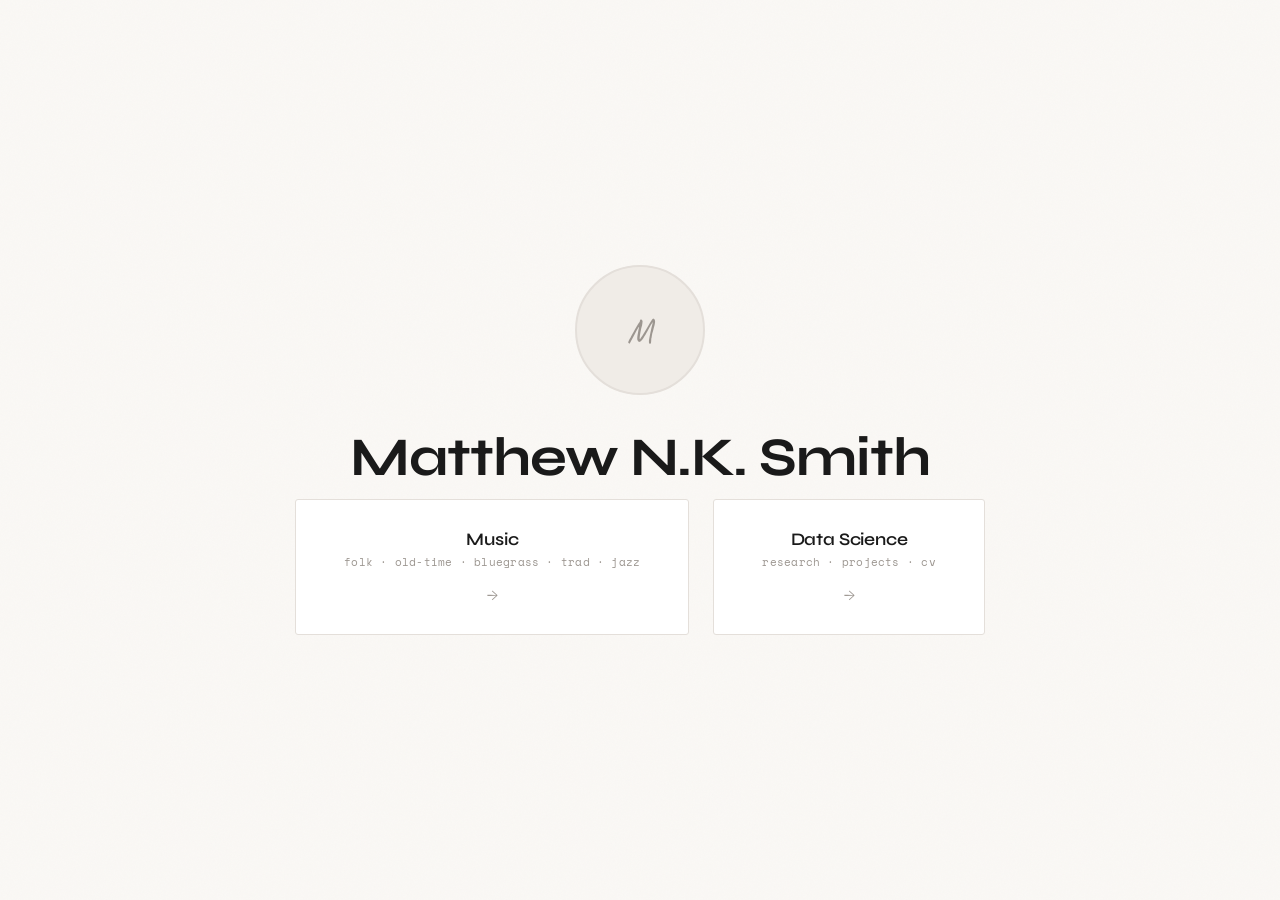
==== index.html @ ea9072cd "Initial scaffold: landing, music wing, data science wing Three-page static site matching the mockup " ====
<!DOCTYPE html>
<html lang="en">
<head>
<meta charset="UTF-8">
<meta name="viewport" content="width=device-width, initial-scale=1.0">
<title>Matthew N.K. Smith</title>
<meta name="description" content="Matthew N.K. Smith — fiddler & data scientist.">
<link rel="preconnect" href="https://fonts.googleapis.com">
<link rel="preconnect" href="https://fonts.gstatic.com" crossorigin>
<link href="https://fonts.googleapis.com/css2?family=Syne:wght@400;500;600;700;800&family=Source+Serif+4:ital,wght@0,300;0,400;0,500;1,300;1,400&family=Space+Mono:wght@400;700&family=Caveat:wght@400;500;600;700&display=swap" rel="stylesheet">
<link rel="stylesheet" href="css/styles.css">
</head>
<body>

<main class="landing">
  <div class="landing-inner">
    <div class="landing-photo-placeholder">M</div>
    <h1 class="landing-name">Matthew N.K. Smith</h1>
    <div class="landing-doors">
      <a class="door door-music" href="music.html">
        <span class="door-title">Music</span>
        <span class="door-sub">folk · old-time · bluegrass · trad · jazz</span>
        <span class="door-arrow">→</span>
      </a>
      <a class="door door-ds" href="data-science.html">
        <span class="door-title">Data Science</span>
        <span class="door-sub">research · projects · cv</span>
        <span class="door-arrow">→</span>
      </a>
    </div>
  </div>
</main>

<script src="js/main.js"></script>
</body>
</html>
---- css/styles.css ----
:root {
  /* Light base */
  --bg: #FAF8F5;
  --bg-warm: #F5F1EB;
  --bg-card: #FFFFFF;
  --ink: #1A1A1A;
  --ink-soft: #2E2E2E;
  --mid: #6B6560;
  --muted: #9C9690;
  --light-line: #E4DFDA;
  --faint: #F0ECE7;

  /* Color accents — warm, hand-picked, like markers on paper */
  --red: #D94F3B;
  --blue: #3B7DD9;
  --gold: #D4953A;
  --green: #4A8B6E;
  --violet: #7B5FA0;

  /* Wing accents */
  --accent-music: var(--red);
  --accent-ds: var(--blue);

  /* Fonts */
  --font-display: 'Syne', sans-serif;
  --font-body: 'Source Serif 4', Georgia, serif;
  --font-mono: 'Space Mono', monospace;
  --font-hand: 'Caveat', cursive;
}

* { margin: 0; padding: 0; box-sizing: border-box; }
html { scroll-behavior: smooth; }
body {
  font-family: var(--font-body);
  background: var(--bg);
  color: var(--ink);
  overflow-x: hidden;
  min-height: 100vh;
  -webkit-font-smoothing: antialiased;
}
a { color: inherit; text-decoration: none; }

/* ================================================================
   LANDING PAGE
   ================================================================ */
.landing {
  min-height: 100vh;
  display: flex;
  flex-direction: column;
  align-items: center;
  justify-content: center;
  position: relative;
}

/* Subtle paper-like texture */
.landing::before {
  content: '';
  position: absolute;
  inset: 0;
  background: url("data:image/svg+xml,%3Csvg width='400' height='400' xmlns='http://www.w3.org/2000/svg'%3E%3Cfilter id='n'%3E%3CfeTurbulence baseFrequency='0.65' numOctaves='4' type='fractalNoise' stitchTiles='stitch'/%3E%3C/filter%3E%3Crect width='100%25' height='100%25' filter='url(%23n)' opacity='0.025'/%3E%3C/svg%3E");
  pointer-events: none;
}

.landing-inner {
  position: relative;
  z-index: 2;
  text-align: center;
  padding: 2rem;
}

.landing-photo-placeholder {
  width: 130px;
  height: 130px;
  border-radius: 50%;
  margin: 0 auto 2rem;
  background: var(--faint);
  border: 2px solid var(--light-line);
  display: flex;
  align-items: center;
  justify-content: center;
  font-family: var(--font-hand);
  font-size: 2.2rem;
  color: var(--muted);
  opacity: 0;
  animation: fadeUp 0.6s 0.1s forwards;
  overflow: hidden;
}
.landing-photo-placeholder img {
  width: 100%;
  height: 100%;
  object-fit: cover;
}

.landing-name {
  font-family: var(--font-display);
  font-size: clamp(2.2rem, 5vw, 3.4rem);
  font-weight: 700;
  letter-spacing: -0.02em;
  line-height: 1.15;
  margin-bottom: 0.6rem;
  color: var(--ink);
  opacity: 0;
  animation: fadeUp 0.6s 0.2s forwards;
}

.landing-annotation {
  font-family: var(--font-hand);
  font-size: 1.3rem;
  color: var(--muted);
  margin-bottom: 3rem;
  opacity: 0;
  animation: fadeUp 0.6s 0.3s forwards;
}

.landing-doors {
  display: flex;
  gap: 1.5rem;
  justify-content: center;
  opacity: 0;
  animation: fadeUp 0.6s 0.4s forwards;
}

.door {
  display: flex;
  flex-direction: column;
  align-items: center;
  padding: 1.8rem 3rem;
  cursor: pointer;
  border: 1.5px solid var(--light-line);
  border-radius: 3px;
  background: var(--bg-card);
  transition: all 0.35s cubic-bezier(0.16, 1, 0.3, 1);
  position: relative;
}
.door:hover {
  transform: translateY(-3px);
  box-shadow: 0 8px 30px rgba(0,0,0,0.06);
}
.door.door-music:hover { border-color: var(--accent-music); }
.door.door-ds:hover { border-color: var(--accent-ds); }

.door-title {
  font-family: var(--font-display);
  font-size: 1.1rem;
  font-weight: 600;
  letter-spacing: -0.01em;
  margin-bottom: 0.2rem;
  transition: color 0.3s;
}
.door.door-music:hover .door-title { color: var(--accent-music); }
.door.door-ds:hover .door-title { color: var(--accent-ds); }

.door-sub {
  color: var(--muted);
  font-family: var(--font-mono);
  font-size: 0.7rem;
  letter-spacing: 0.02em;
}

.door-arrow {
  margin-top: 0.8rem;
  color: var(--muted);
  font-size: 1rem;
  transition: all 0.3s;
}
.door:hover .door-arrow { transform: translateX(4px); }

/* ================================================================
   SHARED NAV
   ================================================================ */
.wing-nav {
  position: fixed;
  top: 0;
  width: 100%;
  z-index: 100;
  padding: 0.9rem 3rem;
  display: flex;
  justify-content: space-between;
  align-items: center;
  background: rgba(250,248,245,0.92);
  backdrop-filter: blur(12px);
  -webkit-backdrop-filter: blur(12px);
  border-bottom: 1px solid var(--light-line);
}
.wing-nav-left {
  display: flex;
  align-items: center;
  gap: 1rem;
}
.wing-nav-home {
  font-family: var(--font-display);
  font-size: 0.95rem;
  font-weight: 600;
  color: var(--ink);
  cursor: pointer;
  transition: opacity 0.3s;
  letter-spacing: -0.01em;
}
.wing-nav-home:hover { opacity: 0.6; }
.wing-nav-dot {
  width: 4px;
  height: 4px;
  border-radius: 50%;
}
.wing-nav-dot.music { background: var(--accent-music); }
.wing-nav-dot.ds { background: var(--accent-ds); }
.wing-nav-section {
  font-family: var(--font-mono);
  font-size: 0.65rem;
  letter-spacing: 0.06em;
  text-transform: uppercase;
}
.wing-nav-section.music-label { color: var(--accent-music); }
.wing-nav-section.ds-label { color: var(--accent-ds); }

.wing-nav-links {
  display: flex;
  gap: 2rem;
  list-style: none;
}
.wing-nav-links a {
  font-family: var(--font-body);
  font-size: 0.85rem;
  color: var(--mid);
  cursor: pointer;
  transition: color 0.3s;
}
.music-wing .wing-nav-links a:hover { color: var(--accent-music); }
.ds-wing .wing-nav-links a:hover { color: var(--accent-ds); }

/* ================================================================
   MUSIC WING — sketchbook / mixtape feel
   ================================================================ */
.music-wing { padding-top: 0; }

.music-hero {
  min-height: 90vh;
  display: flex;
  align-items: flex-end;
  position: relative;
  overflow: hidden;
  background: var(--bg-warm);
}
.music-hero-img-area {
  position: absolute;
  inset: 0;
  display: flex;
  align-items: center;
  justify-content: center;
  color: var(--muted);
  font-family: var(--font-hand);
  font-size: 1.2rem;
}
.music-hero-img-area img {
  width: 100%;
  height: 100%;
  object-fit: cover;
}
.music-hero-fade {
  position: absolute;
  bottom: 0;
  left: 0;
  right: 0;
  height: 50%;
  background: linear-gradient(to bottom, transparent, var(--bg));
  pointer-events: none;
}
.music-hero-content {
  position: relative;
  z-index: 2;
  padding: 0 6vw 6vh;
}
.music-hero-name {
  font-family: var(--font-display);
  font-size: clamp(2.8rem, 6vw, 4.5rem);
  font-weight: 800;
  letter-spacing: -0.03em;
  line-height: 1.05;
  color: var(--ink);
  margin-bottom: 0.6rem;
}
.music-hero-sub {
  font-family: var(--font-hand);
  font-size: 1.4rem;
  color: var(--mid);
}

/* Section styling — music */
.m-section {
  padding: 4rem 6vw;
  max-width: 800px;
  margin: 0 auto;
  scroll-margin-top: 80px;
}
.m-label {
  font-family: var(--font-mono);
  font-size: 0.62rem;
  letter-spacing: 0.15em;
  text-transform: uppercase;
  color: var(--accent-music);
  margin-bottom: 1.5rem;
  display: flex;
  align-items: center;
  gap: 0.75rem;
}
.m-label::after {
  content: '';
  flex: 1;
  height: 1px;
  background: var(--light-line);
}

/* Coming soon — sketchbook card */
.sketch-card {
  border: 1.5px dashed var(--light-line);
  border-radius: 2px;
  padding: 3rem 2.5rem;
  text-align: center;
  background: var(--bg-card);
  position: relative;
}
.sketch-card::before,
.sketch-card::after {
  content: '';
  position: absolute;
  width: 20px;
  height: 20px;
}
.sketch-card::before {
  top: -1px;
  left: -1px;
  border-top: 2px solid var(--accent-music);
  border-left: 2px solid var(--accent-music);
}
.sketch-card::after {
  bottom: -1px;
  right: -1px;
  border-bottom: 2px solid var(--accent-music);
  border-right: 2px solid var(--accent-music);
}
.sketch-card h3 {
  font-family: var(--font-display);
  font-size: 1.4rem;
  font-weight: 700;
  margin-bottom: 0.6rem;
  letter-spacing: -0.01em;
}
.sketch-card .hand-note {
  font-family: var(--font-hand);
  font-size: 1.15rem;
  color: var(--mid);
  margin-bottom: 2rem;
  line-height: 1.5;
}

.social-row {
  display: flex;
  gap: 1rem;
  justify-content: center;
  flex-wrap: wrap;
}
.social-pill {
  font-family: var(--font-mono);
  font-size: 0.68rem;
  letter-spacing: 0.04em;
  color: var(--mid);
  padding: 0.45rem 1rem;
  border: 1px solid var(--light-line);
  border-radius: 100px;
  transition: all 0.3s;
  background: var(--bg);
}
.social-pill:hover {
  color: var(--accent-music);
  border-color: var(--accent-music);
  background: rgba(217,79,59,0.04);
}

/* Collabs — like notes pinned to a board */
.collabs-list {
  display: flex;
  flex-direction: column;
  gap: 0;
}
.collab-row {
  display: flex;
  justify-content: space-between;
  align-items: baseline;
  padding: 1rem 0;
  border-bottom: 1px solid var(--faint);
  transition: all 0.2s;
}
.collab-row:hover {
  padding-left: 0.5rem;
}
.collab-row:last-child { border-bottom: none; }
.collab-name {
  font-family: var(--font-display);
  font-size: 1rem;
  font-weight: 600;
  letter-spacing: -0.01em;
}
.collab-row:hover .collab-name { color: var(--accent-music); }
.collab-desc {
  font-size: 0.82rem;
  color: var(--muted);
  text-align: right;
}

/* Music bio */
.m-bio p {
  font-size: 1rem;
  line-height: 1.85;
  color: var(--ink-soft);
  max-width: 580px;
}

/* Contact */
.contact-row {
  display: flex;
  gap: 2.5rem;
  flex-wrap: wrap;
  margin-top: 0.5rem;
}
.contact-item {
  font-size: 0.88rem;
  color: var(--ink-soft);
}
.contact-item span {
  display: block;
  font-family: var(--font-mono);
  font-size: 0.6rem;
  letter-spacing: 0.12em;
  text-transform: uppercase;
  color: var(--muted);
  margin-bottom: 0.25rem;
}
.contact-item a {
  border-bottom: 1px solid var(--light-line);
  transition: all 0.3s;
}
.music-wing .contact-item a:hover {
  color: var(--accent-music);
  border-color: var(--accent-music);
}
.ds-wing .contact-item a:hover {
  color: var(--accent-ds);
  border-color: var(--accent-ds);
}

/* ================================================================
   DATA SCIENCE WING — cleaner, academic
   ================================================================ */
.ds-wing { padding-top: 60px; }

.ds-hero {
  padding: 4rem 6vw 3rem;
  max-width: 800px;
  margin: 0 auto;
  display: grid;
  grid-template-columns: 1fr auto;
  gap: 3rem;
  align-items: start;
}
.ds-hero-text h1 {
  font-family: var(--font-display);
  font-size: 1.8rem;
  font-weight: 700;
  margin-bottom: 1rem;
  letter-spacing: -0.02em;
}
.ds-hero-text p {
  font-size: 0.95rem;
  line-height: 1.8;
  color: var(--ink-soft);
  margin-bottom: 0.6rem;
}
.ds-link {
  color: var(--accent-ds);
  border-bottom: 1px solid rgba(59,125,217,0.25);
  transition: border-color 0.3s;
}
.ds-link:hover { border-color: var(--accent-ds); }

.ds-hero-photo {
  width: 120px;
  height: 150px;
  border-radius: 3px;
  background: var(--faint);
  border: 1px solid var(--light-line);
  flex-shrink: 0;
  display: flex;
  align-items: center;
  justify-content: center;
  font-family: var(--font-hand);
  font-size: 0.9rem;
  color: var(--muted);
  overflow: hidden;
}
.ds-hero-photo img {
  width: 100%;
  height: 100%;
  object-fit: cover;
}

.ds-section {
  padding: 2.5rem 6vw;
  max-width: 800px;
  margin: 0 auto;
  scroll-margin-top: 80px;
}
.ds-label {
  font-family: var(--font-mono);
  font-size: 0.62rem;
  letter-spacing: 0.15em;
  text-transform: uppercase;
  color: var(--accent-ds);
  margin-bottom: 1.5rem;
  display: flex;
  align-items: center;
  gap: 0.75rem;
}
.ds-label::after {
  content: '';
  flex: 1;
  height: 1px;
  background: var(--light-line);
}

.ds-item {
  padding: 0.9rem 0;
  border-bottom: 1px solid var(--faint);
  display: grid;
  grid-template-columns: 56px 1fr;
  gap: 1rem;
  align-items: baseline;
}
.ds-item:last-of-type { border-bottom: none; }
.ds-item-year {
  font-family: var(--font-mono);
  font-size: 0.72rem;
  color: var(--muted);
  padding-top: 0.1rem;
}
.ds-item-content h4 {
  font-family: var(--font-display);
  font-size: 0.95rem;
  font-weight: 600;
  margin-bottom: 0.15rem;
  letter-spacing: -0.01em;
}
.ds-item-content p {
  font-size: 0.82rem;
  color: var(--mid);
  line-height: 1.55;
}
.ds-tag {
  display: inline-block;
  font-family: var(--font-mono);
  font-size: 0.58rem;
  letter-spacing: 0.03em;
  color: var(--accent-ds);
  background: rgba(59,125,217,0.06);
  padding: 0.15rem 0.5rem;
  border-radius: 2px;
  margin-right: 0.3rem;
  margin-top: 0.35rem;
}

.ds-cv-link {
  display: inline-flex;
  align-items: center;
  gap: 0.4rem;
  margin-top: 1.5rem;
  font-family: var(--font-mono);
  font-size: 0.72rem;
  letter-spacing: 0.03em;
  color: var(--accent-ds);
  border: 1px solid rgba(59,125,217,0.2);
  padding: 0.5rem 1.2rem;
  border-radius: 2px;
  transition: all 0.3s;
}
.ds-cv-link:hover {
  background: rgba(59,125,217,0.05);
  border-color: rgba(59,125,217,0.4);
}

/* ================================================================
   SHARED FOOTER
   ================================================================ */
.wing-footer {
  padding: 3rem 6vw 2rem;
  max-width: 800px;
  margin: 0 auto;
  border-top: 1px solid var(--faint);
  display: flex;
  justify-content: space-between;
  align-items: center;
  font-size: 0.75rem;
  color: var(--muted);
}
.wing-footer a {
  color: var(--mid);
  transition: color 0.3s;
  font-family: var(--font-mono);
  font-size: 0.68rem;
  letter-spacing: 0.03em;
}
.music-wing .wing-footer a:hover { color: var(--accent-ds); }
.ds-wing .wing-footer a:hover { color: var(--accent-music); }

/* ================================================================
   ANIMATIONS
   ================================================================ */
@keyframes fadeUp {
  from { opacity: 0; transform: translateY(16px); }
  to { opacity: 1; transform: translateY(0); }
}

/* ================================================================
   RESPONSIVE
   ================================================================ */
@media (max-width: 640px) {
  .landing-doors { flex-direction: column; gap: 0.75rem; }
  .door { padding: 1.4rem 2.5rem; }
  .wing-nav { padding: 0.8rem 1.2rem; }
  .wing-nav-links { gap: 1.2rem; }
  .wing-nav-links a { font-size: 0.78rem; }
  .m-section, .ds-section, .ds-hero { padding-left: 1.5rem; padding-right: 1.5rem; }
  .ds-hero { grid-template-columns: 1fr; }
  .ds-hero-photo { width: 90px; height: 110px; }
  .ds-item { grid-template-columns: 1fr; gap: 0.2rem; }
  .music-hero-content { padding: 0 1.5rem 4vh; }
  .collab-row { flex-direction: column; gap: 0.15rem; }
  .collab-desc { text-align: left; }
  .contact-row { flex-direction: column; gap: 1.2rem; }
}
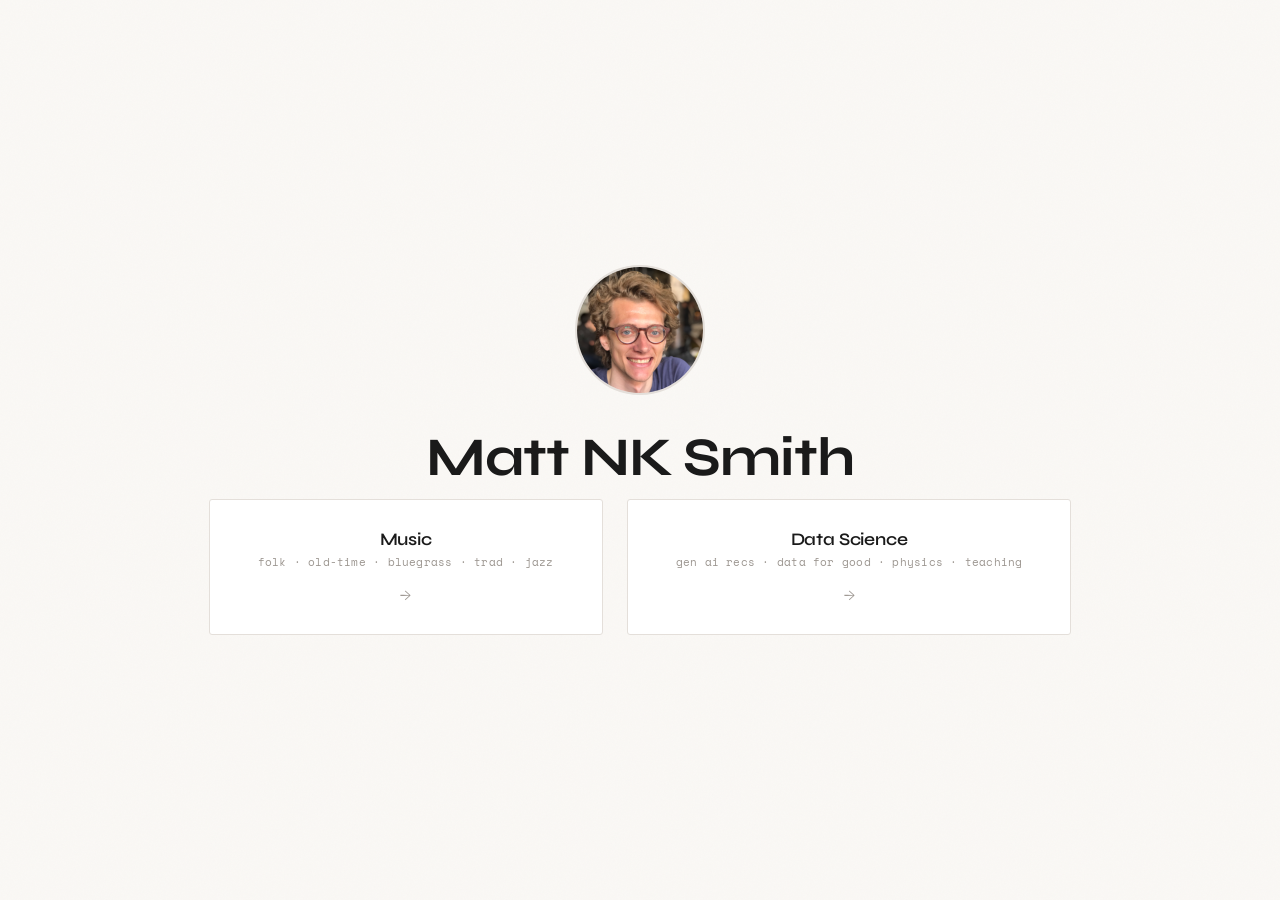
==== commit f38e3ab3: "Rebuild Data Science page around throughlines; flesh out Music wing - Data Science: replace CV timel" ====
--- a/index.html
+++ b/index.html
@@ -3,8 +3,8 @@
 <head>
 <meta charset="UTF-8">
 <meta name="viewport" content="width=device-width, initial-scale=1.0">
-<title>Matthew N.K. Smith</title>
-<meta name="description" content="Matthew N.K. Smith — fiddler & data scientist.">
+<title>Matt NK Smith</title>
+<meta name="description" content="Matt NK Smith — fiddler & data scientist.">
 <link rel="preconnect" href="https://fonts.googleapis.com">
 <link rel="preconnect" href="https://fonts.gstatic.com" crossorigin>
 <link href="https://fonts.googleapis.com/css2?family=Syne:wght@400;500;600;700;800&family=Source+Serif+4:ital,wght@0,300;0,400;0,500;1,300;1,400&family=Space+Mono:wght@400;700&family=Caveat:wght@400;500;600;700&display=swap" rel="stylesheet">
@@ -14,8 +14,10 @@
 
 <main class="landing">
   <div class="landing-inner">
-    <div class="landing-photo-placeholder">M</div>
-    <h1 class="landing-name">Matthew N.K. Smith</h1>
+    <div class="landing-photo-placeholder">
+      <img src="assets/images/IMG_0087.JPG" alt="Matt NK Smith">
+    </div>
+    <h1 class="landing-name">Matt NK Smith</h1>
     <div class="landing-doors">
       <a class="door door-music" href="music.html">
         <span class="door-title">Music</span>
@@ -24,7 +26,7 @@
       </a>
       <a class="door door-ds" href="data-science.html">
         <span class="door-title">Data Science</span>
-        <span class="door-sub">research · projects · cv</span>
+        <span class="door-sub">gen ai recs · data for good · physics · teaching</span>
         <span class="door-arrow">→</span>
       </a>
     </div>
--- a/css/styles.css
+++ b/css/styles.css
@@ -185,7 +185,7 @@
 .wing-nav-left {
   display: flex;
   align-items: center;
-  gap: 1rem;
+  gap: 1.1rem;
 }
 .wing-nav-home {
   font-family: var(--font-display);
@@ -195,20 +195,37 @@
   cursor: pointer;
   transition: opacity 0.3s;
   letter-spacing: -0.01em;
+  line-height: 1;
 }
 .wing-nav-home:hover { opacity: 0.6; }
-.wing-nav-dot {
-  width: 4px;
-  height: 4px;
-  border-radius: 50%;
-}
-.wing-nav-dot.music { background: var(--accent-music); }
-.wing-nav-dot.ds { background: var(--accent-ds); }
 .wing-nav-section {
   font-family: var(--font-mono);
   font-size: 0.65rem;
   letter-spacing: 0.06em;
   text-transform: uppercase;
+  line-height: 1;
+  display: inline-flex;
+  align-items: center;
+  gap: 0.5rem;
+  opacity: 0.45;
+  transition: opacity 0.3s;
+  cursor: pointer;
+}
+.wing-nav-section::before {
+  content: '';
+  display: block;
+  width: 5px;
+  height: 5px;
+  border-radius: 50%;
+  background: currentColor;
+  flex-shrink: 0;
+}
+.wing-nav-section.ds-label::after,
+.wing-nav-section.music-label::after { content: none; }
+.wing-nav-section:hover { opacity: 1; }
+.wing-nav-section.current {
+  opacity: 1;
+  cursor: default;
 }
 .wing-nav-section.music-label { color: var(--accent-music); }
 .wing-nav-section.ds-label { color: var(--accent-ds); }
@@ -285,6 +302,22 @@
   color: var(--mid);
 }
 
+.music-hero-socials {
+  display: flex;
+  gap: 1.1rem;
+  margin-top: 1.2rem;
+  align-items: center;
+}
+.music-hero-socials a {
+  display: inline-flex;
+  transition: transform 0.3s, opacity 0.3s;
+  opacity: 0.92;
+}
+.music-hero-socials a:hover {
+  opacity: 1;
+  transform: translateY(-2px);
+}
+
 /* Section styling — music */
 .m-section {
   padding: 4rem 6vw;
@@ -353,6 +386,101 @@
   line-height: 1.5;
 }
 
+/* Mixtape player */
+.mixtape-player {
+  display: flex;
+  align-items: center;
+  gap: 1.15rem;
+  margin-top: 1.75rem;
+  padding: 0.25rem 0.25rem 0;
+  text-align: left;
+}
+
+.mixtape-play {
+  flex-shrink: 0;
+  width: 52px;
+  height: 52px;
+  border-radius: 50%;
+  border: 1.5px solid var(--accent-music);
+  background: var(--bg-card);
+  color: var(--accent-music);
+  cursor: pointer;
+  display: flex;
+  align-items: center;
+  justify-content: center;
+  padding: 0 0 0 3px;
+  transition: background 0.3s, transform 0.3s;
+}
+.mixtape-play:hover {
+  background: rgba(217,79,59,0.08);
+  transform: scale(1.04);
+}
+.mixtape-play.playing { padding: 0; }
+.mixtape-play .mixtape-pause-icon { display: none; }
+.mixtape-play.playing .mixtape-play-icon { display: none; }
+.mixtape-play.playing .mixtape-pause-icon { display: block; }
+
+.mixtape-track {
+  flex: 1;
+  min-width: 0;
+}
+
+.mixtape-track-meta {
+  display: flex;
+  align-items: baseline;
+  gap: 0.7rem;
+  margin-bottom: 0.55rem;
+}
+.mixtape-side {
+  font-family: var(--font-mono);
+  font-size: 0.54rem;
+  letter-spacing: 0.14em;
+  text-transform: uppercase;
+  color: var(--accent-music);
+  border: 1px solid var(--accent-music);
+  padding: 0.15rem 0.42rem;
+  border-radius: 2px;
+  line-height: 1;
+  flex-shrink: 0;
+}
+.mixtape-title {
+  font-family: var(--font-hand);
+  font-size: 1.2rem;
+  color: var(--ink-soft);
+  line-height: 1;
+}
+
+.mixtape-progress {
+  height: 4px;
+  background-color: var(--faint);
+  background-image: repeating-linear-gradient(
+    90deg,
+    transparent 0,
+    transparent 5px,
+    rgba(26,26,26,0.07) 5px,
+    rgba(26,26,26,0.07) 6px
+  );
+  border-radius: 2px;
+  overflow: hidden;
+  cursor: pointer;
+  position: relative;
+}
+.mixtape-progress-fill {
+  height: 100%;
+  width: 0%;
+  background: var(--accent-music);
+  transition: width 0.1s linear;
+}
+
+.mixtape-time {
+  font-family: var(--font-mono);
+  font-size: 0.58rem;
+  letter-spacing: 0.04em;
+  color: var(--muted);
+  margin-top: 0.5rem;
+}
+.mixtape-time-sep { opacity: 0.5; margin: 0 0.15rem; }
+
 .social-row {
   display: flex;
   gap: 1rem;
@@ -509,7 +637,7 @@
   margin: 0 auto;
   scroll-margin-top: 80px;
 }
-.ds-label {
+.ds-section .ds-label {
   font-family: var(--font-mono);
   font-size: 0.62rem;
   letter-spacing: 0.15em;
@@ -520,7 +648,7 @@
   align-items: center;
   gap: 0.75rem;
 }
-.ds-label::after {
+.ds-section .ds-label::after {
   content: '';
   flex: 1;
   height: 1px;
@@ -565,6 +693,49 @@
   border-radius: 2px;
   margin-right: 0.3rem;
   margin-top: 0.35rem;
+}
+
+.ds-projects {
+  display: grid;
+  grid-template-columns: 1fr 1fr;
+  gap: 1.25rem;
+  margin-top: 0.5rem;
+}
+
+.ds-project-card {
+  border: 1px solid var(--light-line);
+  border-radius: 3px;
+  padding: 1.5rem 1.4rem 1.6rem;
+  background: var(--bg-card);
+  transition: border-color 0.3s, transform 0.3s, box-shadow 0.3s;
+}
+.ds-project-card:hover {
+  border-color: var(--accent-ds);
+  transform: translateY(-2px);
+  box-shadow: 0 6px 20px rgba(0,0,0,0.04);
+}
+
+.ds-project-num {
+  font-family: var(--font-mono);
+  font-size: 0.62rem;
+  letter-spacing: 0.15em;
+  color: var(--accent-ds);
+  margin-bottom: 0.85rem;
+}
+
+.ds-project-title {
+  font-family: var(--font-display);
+  font-size: 1.05rem;
+  font-weight: 600;
+  letter-spacing: -0.01em;
+  margin-bottom: 0.5rem;
+  line-height: 1.25;
+}
+
+.ds-project-desc {
+  font-size: 0.85rem;
+  line-height: 1.6;
+  color: var(--ink-soft);
 }
 
 .ds-cv-link {
@@ -630,6 +801,7 @@
   .m-section, .ds-section, .ds-hero { padding-left: 1.5rem; padding-right: 1.5rem; }
   .ds-hero { grid-template-columns: 1fr; }
   .ds-hero-photo { width: 90px; height: 110px; }
+  .ds-projects { grid-template-columns: 1fr; gap: 0.9rem; }
   .ds-item { grid-template-columns: 1fr; gap: 0.2rem; }
   .music-hero-content { padding: 0 1.5rem 4vh; }
   .collab-row { flex-direction: column; gap: 0.15rem; }
